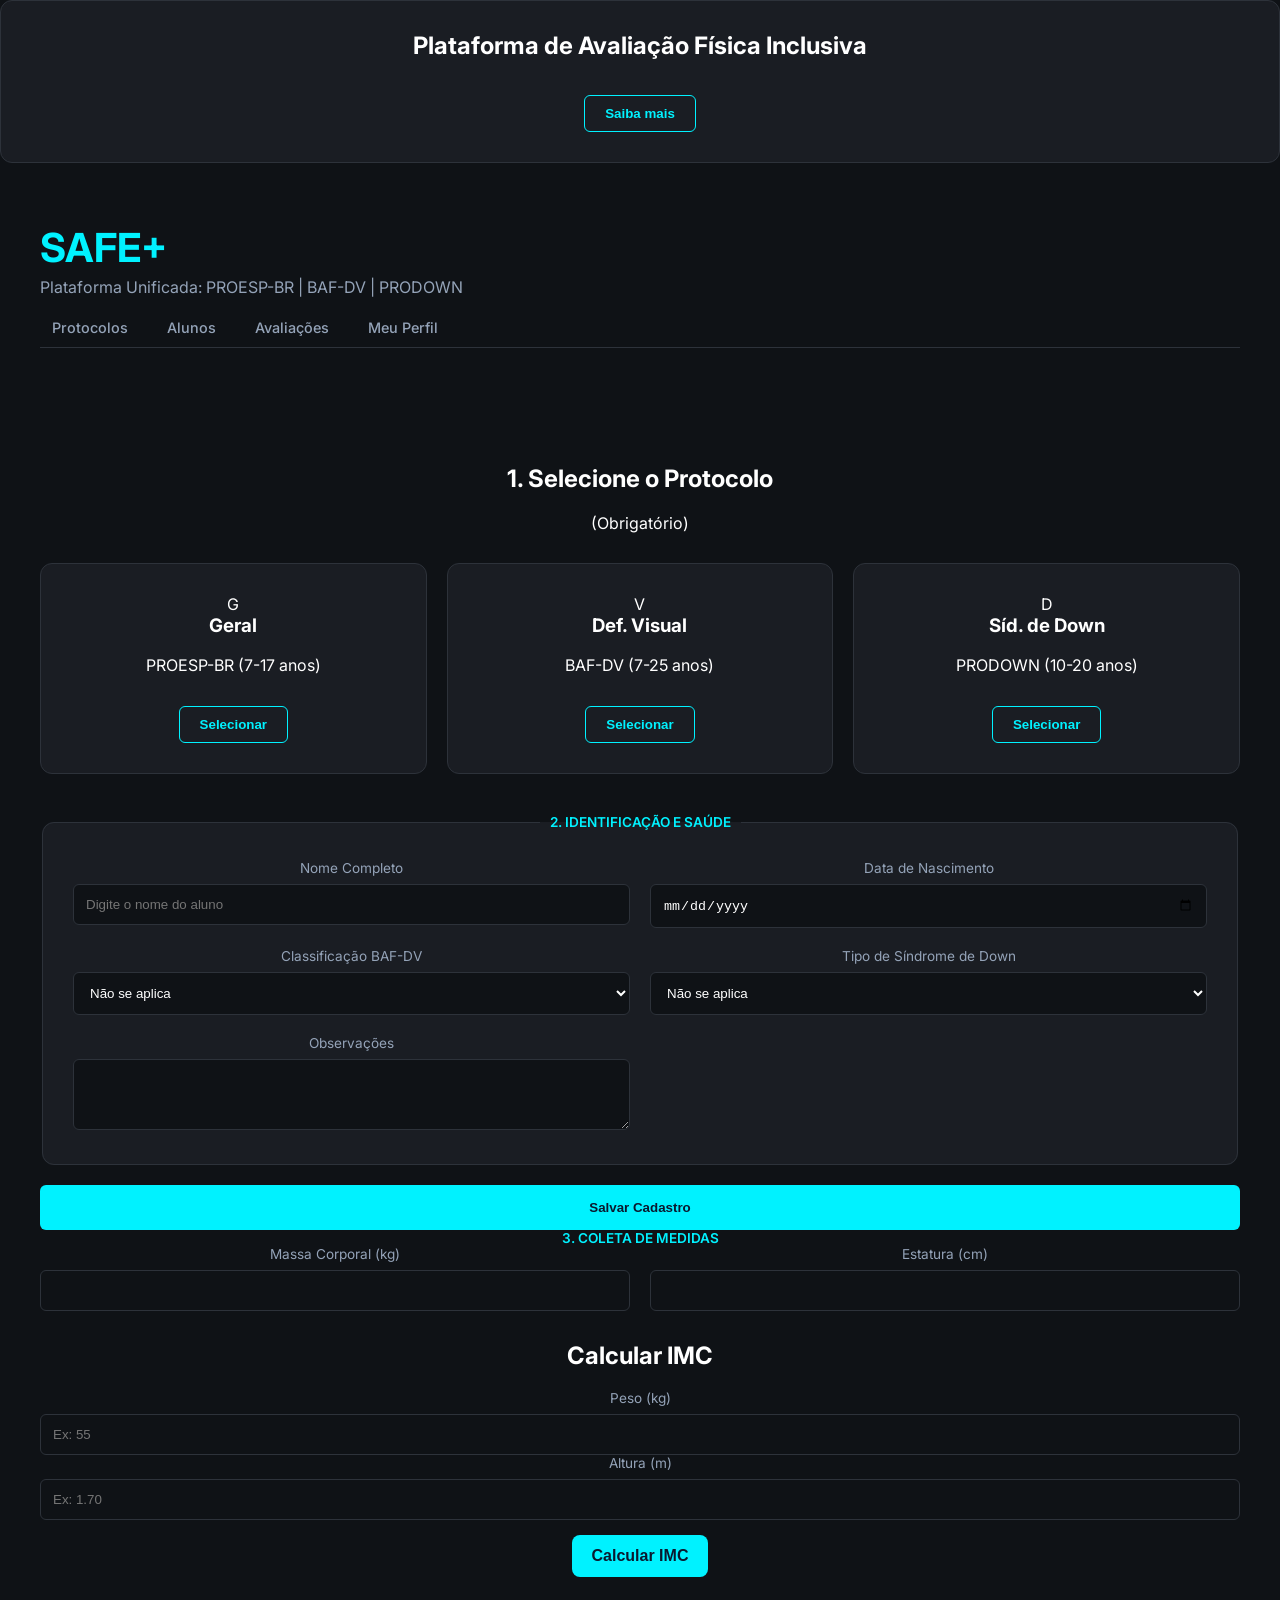
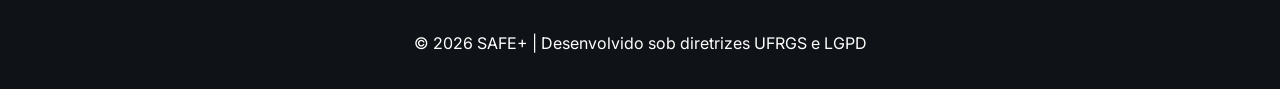
==== index.html @ acacce25 "Adicionando interações com JavaScript" ====
<!DOCTYPE html>
<html lang="pt-br">
<head>
    <meta charset="UTF-8">
    <meta name="viewport" content="width=device-width, initial-scale=1.0">
    <title>SAFE+ | Sistema de Avaliação Física Inclusiva</title>

    <link href="https://fonts.googleapis.com/css2?family=Inter:wght@400;500;600;700;800&display=swap" rel="stylesheet">
    <link rel="stylesheet" href="style.css">
</head>

<body>

<!-- CARD INICIAL -->
<section class="card">
    <h1 id="titulo">Plataforma de Avaliação Física Inclusiva</h1>

    <p id="texto" style="display: none;">
        O Safe+ é uma plataforma desenvolvida como projeto acadêmico da disciplina de Desenvolvimento Web.
        O objetivo do sistema é auxiliar no cadastro e registro de avaliações físicas de forma organizada e inclusiva.
    </p>

    <button id="botao">Saiba mais</button>
</section>


<!-- HEADER -->
<header>
    <div class="container">
        <div class="brand">
            <h1>SAFE+</h1>
            <p>Plataforma Unificada: PROESP-BR | BAF-DV | PRODOWN</p>
        </div>

        <nav>
            <ul>
                <li><a href="#selecao">Protocolos</a></li>
                <li><a href="#cadastro">Alunos</a></li>
                <li><a href="#avaliacao">Avaliações</a></li>
                <li><a href="#" class="nav-perfil">Meu Perfil</a></li>
            </ul>
        </nav>
    </div>
</header>


<!-- CONTEÚDO -->
<main class="container">

    <!-- SEÇÃO PROTOCOLOS -->
    <section id="selecao" class="secao-wrapper">
        <div class="secao-header">
            <h2>1. Selecione o Protocolo</h2>
            <span class="badge">(Obrigatório)</span>
        </div>

        <div class="cards-container">
            <article class="card">
                <div class="card-icon azul">G</div>
                <h3>Geral</h3>
                <p>PROESP-BR (7-17 anos)</p>
                <button class="btn-card" onclick="selecionar('Geral')">Selecionar</button>
            </article>

            <article class="card">
                <div class="card-icon verde">V</div>
                <h3>Def. Visual</h3>
                <p>BAF-DV (7-25 anos)</p>
                <button class="btn-card" onclick="selecionar('DV')">Selecionar</button>
            </article>

            <article class="card">
                <div class="card-icon laranja">D</div>
                <h3>Síd. de Down</h3>
                <p>PRODOWN (10-20 anos)</p>
                <button class="btn-card" onclick="selecionar('SD')">Selecionar</button>
            </article>
        </div>
    </section>


    <!-- CADASTRO -->
    <section id="cadastro" class="secao-wrapper">
        <form id="formCadastro">
            <fieldset>
                <legend>2. Identificação e Saúde</legend>

                <div class="grid-form">
                    <div class="campo full-width">
                        <label for="nome">Nome Completo</label>
                        <input type="text" id="nome" placeholder="Digite o nome do aluno" required>
                    </div>

                    <div class="campo">
                        <label for="nasc">Data de Nascimento</label>
                        <input type="date" id="nasc" required>
                    </div>

                    <div class="campo">
                        <label>Classificação BAF-DV</label>
                        <select id="tipoDV">
                            <option value="">Não se aplica</option>
                            <option value="B1">B1</option>
                            <option value="B2">B2</option>
                            <option value="B3">B3</option>
                        </select>
                    </div>

                    <div class="campo">
                        <label>Tipo de Síndrome de Down</label>
                        <select id="tipoSD">
                            <option value="">Não se aplica</option>
                            <option value="T21">Trissomia 21</option>
                            <option value="TR">Translocação</option>
                            <option value="MS">Mosaicismo</option>
                        </select>
                    </div>

                    <div class="campo full-width">
                        <label for="doencas">Observações</label>
                        <textarea id="doencas" rows="3"></textarea>
                    </div>
                </div>
            </fieldset>

            <button type="submit" class="btn-principal">Salvar Cadastro</button>
        </form>
    </section>


    <!-- AVALIAÇÃO -->
    <section id="avaliacao" class="secao-wrapper">
        <div class="fieldset-simulado">
            <legend>3. Coleta de Medidas</legend>

            <div class="grid-form">
                <div class="campo">
                    <label>Massa Corporal (kg)</label>
                    <input type="number">
                </div>

                <div class="campo">
                    <label>Estatura (cm)</label>
                    <input type="number">
                </div>
            </div>

            <h2 style="margin-top: 30px;">Calcular IMC</h2>

            <div class="imc-box">
               <label for="peso">Peso (kg)</label>
<input type="number" id="peso" placeholder="Ex: 55">

<label for="altura">Altura (m)</label>
<input type="number" id="altura" step="0.01" placeholder="Ex: 1.70">
                <button id="botaoDetalhes">Calcular IMC</button>

                <div id="detalhes" style="display: none;">
                    <p id="resultado"></p>
                </div>
            </div>

        </div>
    </section>

</main>


<!-- FOOTER -->
<footer>
    <div class="container">
        <p>&copy; 2026 SAFE+ | Desenvolvido sob diretrizes UFRGS e LGPD</p>
    </div>
</footer>

<script src="script.js"></script>

</body>
</html>
---- style.css ----
/* --- CONFIGURAÇÕES BASE --- */
:root {
    --turquesa: #00f2ff;
    --turquesa-hover: #00d4e0;
    --marinho: #0a192f;
    --fundo-grafite: #0f1216;
    --card-grafite: #1a1d23;
    --borda: #2d323a;
    --texto-principal: #ffffff;
    --texto-secundario: #94a3b8;
}

body {
    background-color: var(--fundo-grafite);
    background-image: url("https://www.transparenttextures.com/patterns/carbon-fibre.png");
    font-family: 'Inter', -apple-system, sans-serif;
    color: var(--texto-principal);
    margin: 0;
    padding: 0;
    text-align: center;
}

.container {
    max-width: 1200px;
    margin: 0 auto;
    padding: 20px;
}

/* --- HEADER --- */
header {
    padding: 40px 0;
    text-align: left;
}

header h1 {
    font-size: 2.5rem;
    font-weight: 700;
    margin: 0;
    color: var(--turquesa);
}

header p {
    color: var(--texto-secundario);
    margin: 5px 0 20px 0;
}

/* --- NAV --- */
nav ul {
    list-style: none;
    padding: 0;
    display: flex;
    gap: 15px;
    border-bottom: 1px solid var(--borda);
    padding-bottom: 10px;
}

nav a {
    color: var(--texto-secundario);
    text-decoration: none;
    font-weight: 500;
    font-size: 0.9rem;
    padding: 8px 12px;
    transition: 0.3s;
}

nav a:hover {
    color: var(--turquesa);
}

/* --- CARDS --- */
.cards-container {
    display: grid;
    grid-template-columns: repeat(auto-fit, minmax(300px, 1fr));
    gap: 20px;
    margin-top: 30px;
}

.card {
    background: var(--card-grafite);
    border: 1px solid var(--borda);
    border-radius: 12px;
    padding: 30px;
    transition: transform 0.2s, border-color 0.2s;
}

.card:hover {
    border-color: var(--turquesa);
    transform: translateY(-5px);
}

.card h3, .card h1 {
    margin-top: 0;
}

/* BOTÕES */
button {
    background: transparent;
    border: 1px solid var(--turquesa);
    color: var(--turquesa);
    padding: 10px 20px;
    border-radius: 6px;
    cursor: pointer;
    font-weight: 600;
    margin-top: 15px;
    transition: 0.3s;
}

button:hover {
    background: var(--turquesa);
    color: var(--marinho);
}

/* --- FORMULÁRIOS --- */
fieldset {
    border: 1px solid var(--borda);
    border-radius: 12px;
    background: var(--card-grafite);
    padding: 30px;
    margin-top: 40px;
}

legend {
    color: var(--turquesa);
    font-weight: 600;
    padding: 0 10px;
    font-size: 0.85rem;
    text-transform: uppercase;
}

.grid-form {
    display: grid;
    grid-template-columns: repeat(2, 1fr);
    gap: 20px;
}

label {
    display: block;
    color: var(--texto-secundario);
    font-size: 0.85rem;
    margin-bottom: 8px;
}

input, select, textarea {
    background: #0f1216;
    border: 1px solid var(--borda);
    border-radius: 6px;
    padding: 12px;
    color: white;
    width: 100%;
    box-sizing: border-box;
}

input:focus {
    border-color: var(--turquesa);
    outline: none;
}

.btn-principal {
    background: var(--turquesa);
    color: var(--marinho);
    border: none;
    padding: 15px 30px;
    border-radius: 6px;
    font-weight: 700;
    cursor: pointer;
    margin-top: 20px;
    width: 100%;
}

/* --- IMC (CORRIGIDO) --- */
#detalhes {
    display: none;
    margin-top: 15px;
    padding: 15px;
    background-color: var(--card-grafite);
    border-radius: 10px;
    border-left: 5px solid var(--turquesa);
}

#botaoDetalhes {
    background-color: var(--turquesa);
    color: var(--marinho);
    border: none;
    padding: 12px 20px;
    font-size: 16px;
    border-radius: 8px;
    cursor: pointer;
    transition: 0.3s;
}

#botaoDetalhes:hover {
    background-color: var(--turquesa-hover);
    transform: scale(1.05);
}

#resultado {
    margin-top: 10px;
    font-weight: bold;
    font-size: 18px;
}

/* --- RESPONSIVIDADE --- */
@media screen and (max-width: 768px) {
    .grid-form { grid-template-columns: 1fr; }
    header h1 { font-size: 2rem; }
    nav ul { flex-wrap: wrap; }
}

/* ANIMAÇÃO */
#detalhes {
    display: none;
    animation: fadeIn 0.5s ease;
}

@keyframes fadeIn {
    from { opacity: 0; transform: translateY(10px); }
    to { opacity: 1; transform: translateY(0); }
}

/* BARRA IMC */
.barra {
    width: 100%;
    height: 10px;
    background: #2d323a;
    border-radius: 10px;
    margin-top: 15px;
    overflow: hidden;
}

#progresso {
    height: 100%;
    width: 0%;
    background: var(--turquesa);
    transition: width 0.5s ease;
}
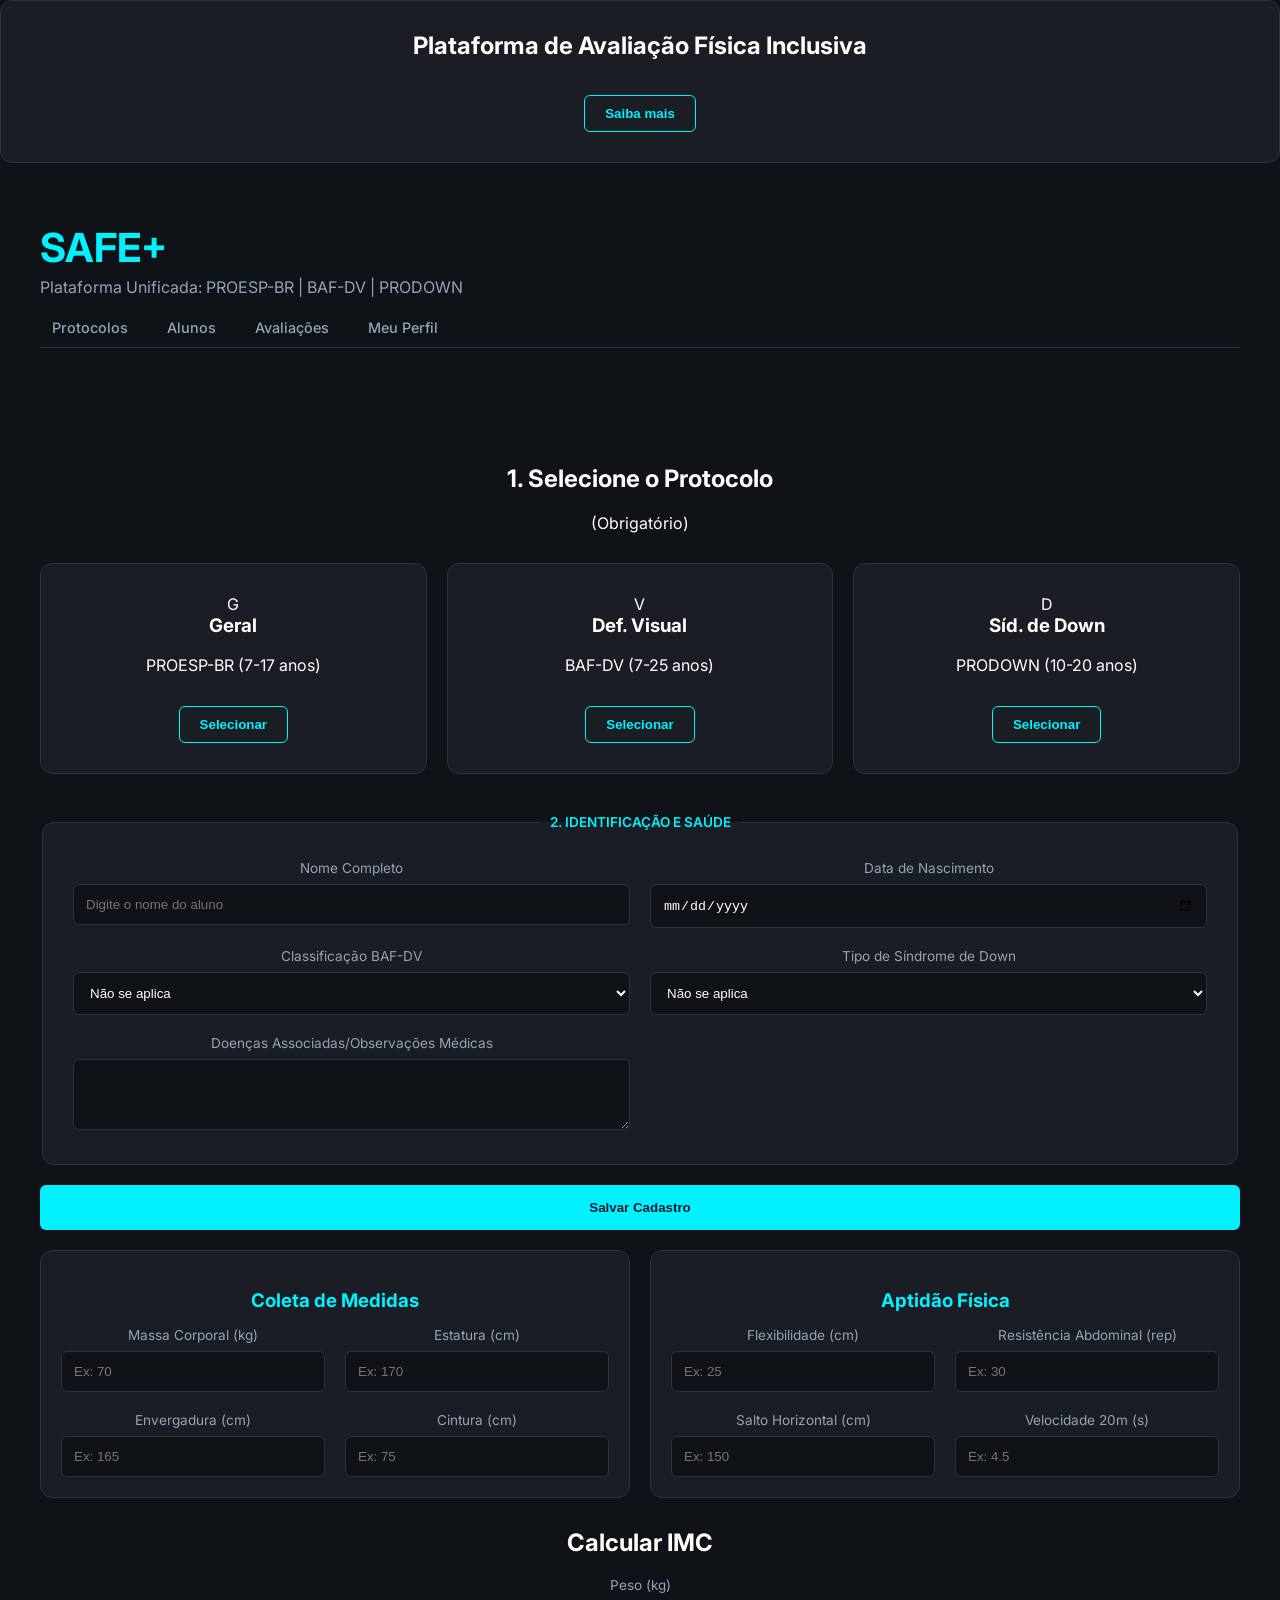
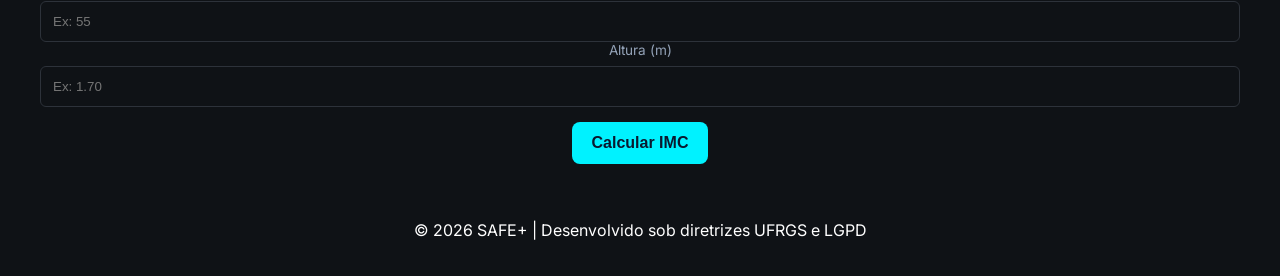
==== commit a002dab9: "Organizando avaliação em duas caixas (medidas e aptidão física)" ====
--- a/index.html
+++ b/index.html
@@ -117,7 +117,7 @@
                     </div>
 
                     <div class="campo full-width">
-                        <label for="doencas">Observações</label>
+                        <label for="doencas">Doenças Associadas/Observações Médicas</label>
                         <textarea id="doencas" rows="3"></textarea>
                     </div>
                 </div>
@@ -129,22 +129,64 @@
 
 
     <!-- AVALIAÇÃO -->
-    <section id="avaliacao" class="secao-wrapper">
-        <div class="fieldset-simulado">
-            <legend>3. Coleta de Medidas</legend>
-
-            <div class="grid-form">
-                <div class="campo">
-                    <label>Massa Corporal (kg)</label>
-                    <input type="number">
-                </div>
-
-                <div class="campo">
-                    <label>Estatura (cm)</label>
-                    <input type="number">
-                </div>
-            </div>
-
+  <div class="avaliacao-container">
+
+    <!-- CAIXA 1 -->
+    <div class="card-avaliacao">
+        <h3>Coleta de Medidas</h3>
+
+        <div class="grid-form">
+            <div class="campo">
+                <label>Massa Corporal (kg)</label>
+                <input type="number" placeholder="Ex: 70">
+            </div>
+
+            <div class="campo">
+                <label>Estatura (cm)</label>
+                <input type="number" placeholder="Ex: 170">
+            </div>
+
+            <div class="campo">
+                <label>Envergadura (cm)</label>
+                <input type="number" placeholder="Ex: 165">
+            </div>
+
+            <div class="campo">
+                <label>Cintura (cm)</label>
+                <input type="number" placeholder="Ex: 75">
+            </div>
+        </div>
+    </div>
+
+
+    <!-- CAIXA 2 -->
+    <div class="card-avaliacao">
+        <h3>Aptidão Física</h3>
+
+        <div class="grid-form">
+            <div class="campo">
+                <label>Flexibilidade (cm)</label>
+                <input type="number" placeholder="Ex: 25">
+            </div>
+
+            <div class="campo">
+                <label>Resistência Abdominal (rep)</label>
+                <input type="number" placeholder="Ex: 30">
+            </div>
+
+            <div class="campo">
+                <label>Salto Horizontal (cm)</label>
+                <input type="number" placeholder="Ex: 150">
+            </div>
+
+            <div class="campo">
+                <label>Velocidade 20m (s)</label>
+                <input type="number" step="0.01" placeholder="Ex: 4.5">
+            </div>
+        </div>
+    </div>
+
+</div>
             <h2 style="margin-top: 30px;">Calcular IMC</h2>
 
             <div class="imc-box">
--- a/style.css
+++ b/style.css
@@ -233,3 +233,28 @@
     background: var(--turquesa);
     transition: width 0.5s ease;
 }
+
+.avaliacao-container {
+    display: grid;
+    grid-template-columns: 1fr 1fr;
+    gap: 20px;
+    margin-top: 20px;
+}
+
+.card-avaliacao {
+    background: var(--card-grafite);
+    border: 1px solid var(--borda);
+    border-radius: 12px;
+    padding: 20px;
+}
+
+.card-avaliacao h3 {
+    margin-bottom: 15px;
+    color: var(--turquesa);
+}
+
+@media (max-width: 768px) {
+    .avaliacao-container {
+        grid-template-columns: 1fr;
+    }
+}
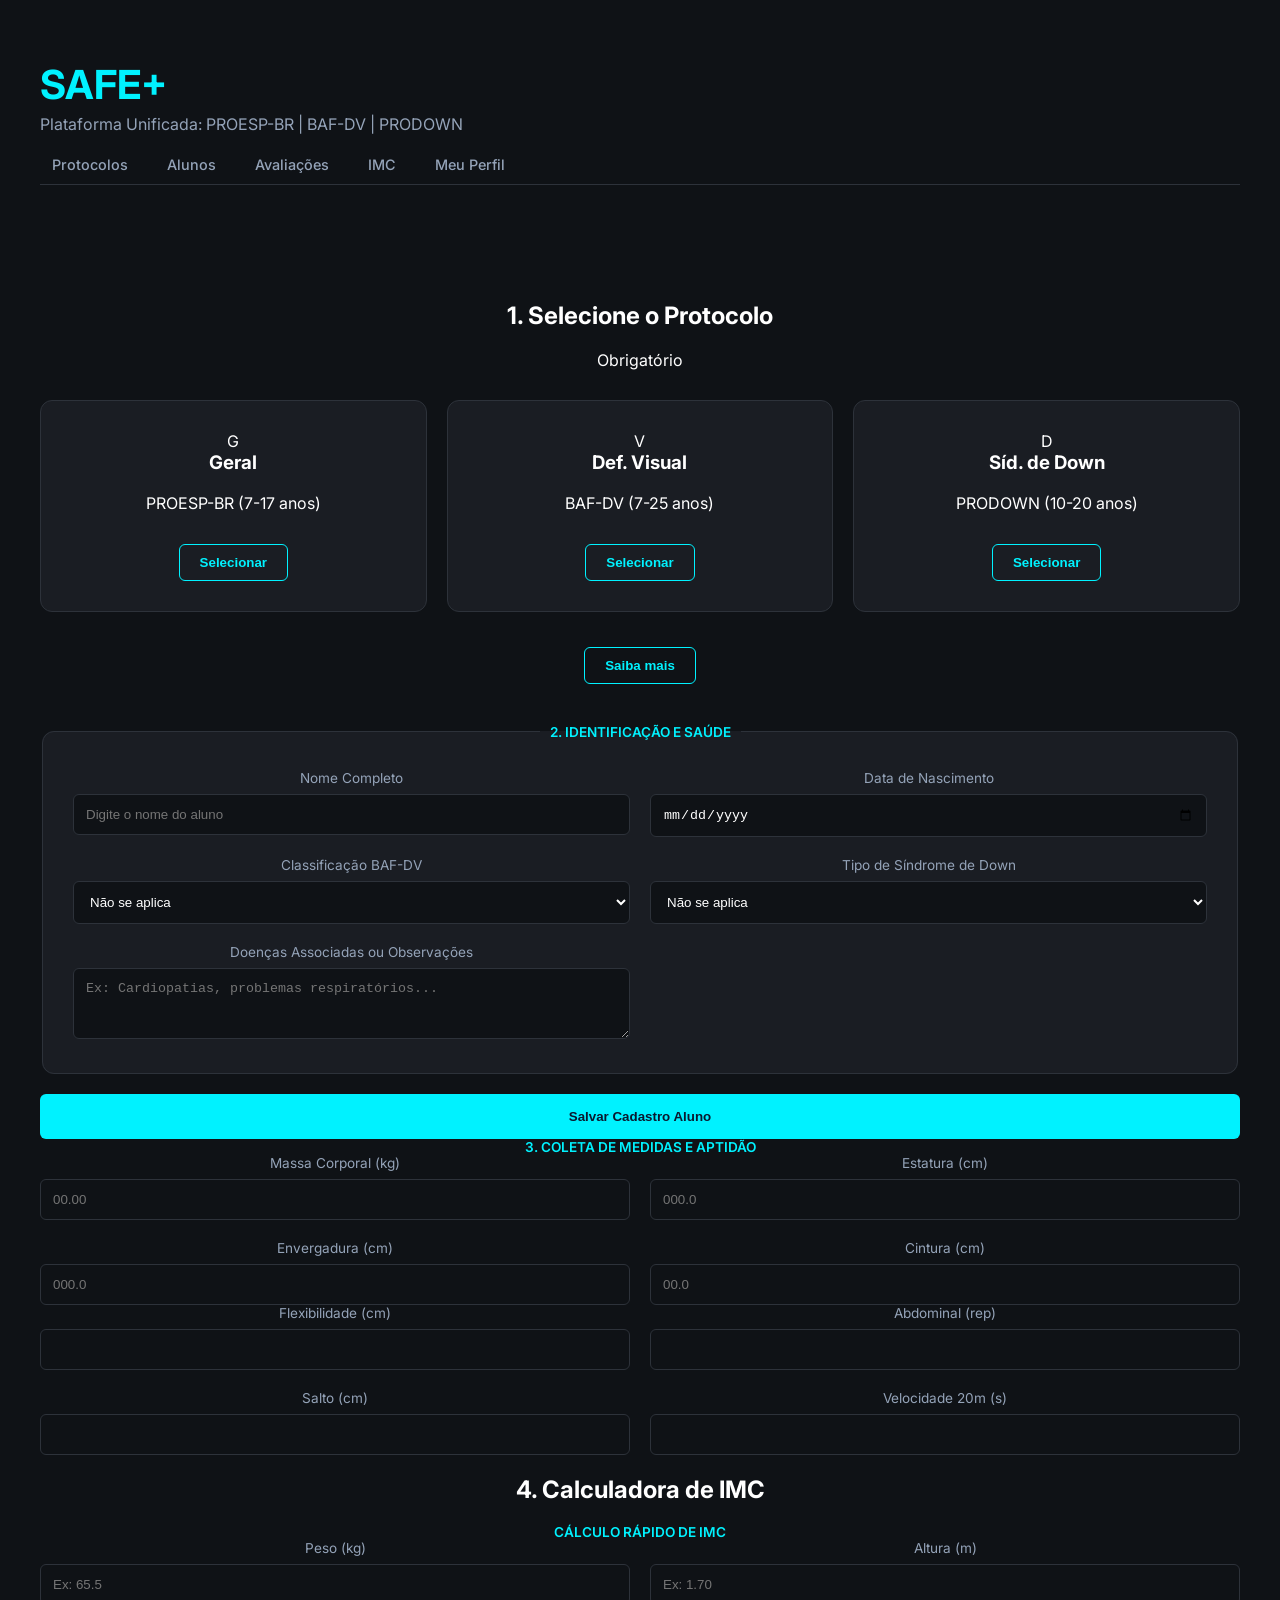
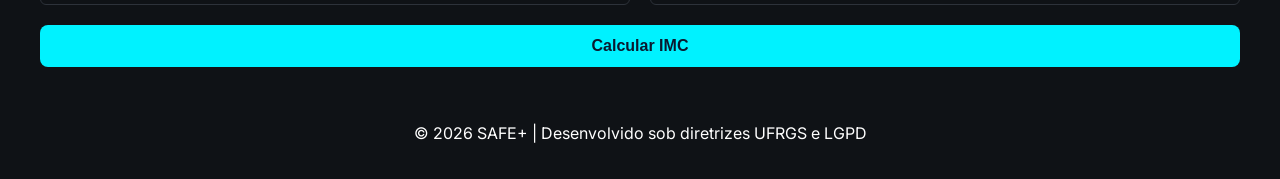
==== commit 3047b0e1: "Adiciona calculadora de IMC e conecta script.js" ====
--- a/index.html
+++ b/index.html
@@ -4,218 +4,211 @@
     <meta charset="UTF-8">
     <meta name="viewport" content="width=device-width, initial-scale=1.0">
     <title>SAFE+ | Sistema de Avaliação Física Inclusiva</title>
-
     <link href="https://fonts.googleapis.com/css2?family=Inter:wght@400;500;600;700;800&display=swap" rel="stylesheet">
     <link rel="stylesheet" href="style.css">
 </head>
-
 <body>
 
-<!-- CARD INICIAL -->
-<section class="card">
-    <h1 id="titulo">Plataforma de Avaliação Física Inclusiva</h1>
-
-    <p id="texto" style="display: none;">
-        O Safe+ é uma plataforma desenvolvida como projeto acadêmico da disciplina de Desenvolvimento Web.
-        O objetivo do sistema é auxiliar no cadastro e registro de avaliações físicas de forma organizada e inclusiva.
-    </p>
-
-    <button id="botao">Saiba mais</button>
-</section>
-
-
-<!-- HEADER -->
-<header>
-    <div class="container">
-        <div class="brand">
-            <h1>SAFE+</h1>
-            <p>Plataforma Unificada: PROESP-BR | BAF-DV | PRODOWN</p>
+    <header>
+        <div class="container">
+            <div class="brand">
+                <h1>SAFE+</h1>
+                <p>Plataforma Unificada: PROESP-BR | BAF-DV | PRODOWN</p>
+            </div>
+            
+            <nav>
+                <ul>
+                    <li><a href="#selecao">Protocolos</a></li>
+                    <li><a href="#cadastro">Alunos</a></li>
+                    <li><a href="#avaliacao">Avaliações</a></li>
+                    <li><a href="#imc">IMC</a></li>
+                    <li><a href="#" class="nav-perfil">Meu Perfil</a></li>
+                </ul>
+            </nav>
         </div>
-
-        <nav>
-            <ul>
-                <li><a href="#selecao">Protocolos</a></li>
-                <li><a href="#cadastro">Alunos</a></li>
-                <li><a href="#avaliacao">Avaliações</a></li>
-                <li><a href="#" class="nav-perfil">Meu Perfil</a></li>
-            </ul>
-        </nav>
-    </div>
-</header>
-
-
-<!-- CONTEÚDO -->
-<main class="container">
-
-    <!-- SEÇÃO PROTOCOLOS -->
-    <section id="selecao" class="secao-wrapper">
-        <div class="secao-header">
-            <h2>1. Selecione o Protocolo</h2>
-            <span class="badge">(Obrigatório)</span>
+    </header>
+
+    <main class="container">
+
+        <!-- SEÇÃO 1: SELEÇÃO DE PROTOCOLO -->
+        <section id="selecao" class="secao-wrapper">
+            <div class="secao-header">
+                <h2>1. Selecione o Protocolo</h2>
+                <span class="badge">Obrigatório</span>
+            </div>
+            
+            <div class="cards-container">
+                <article class="card">
+                    <div class="card-icon azul">G</div>
+                    <h3>Geral</h3>
+                    <p>PROESP-BR (7-17 anos)</p>
+                    <button class="btn-card" onclick="selecionar('Geral')">Selecionar</button>
+                </article>
+
+                <article class="card">
+                    <div class="card-icon verde">V</div>
+                    <h3>Def. Visual</h3>
+                    <p>BAF-DV (7-25 anos)</p>
+                    <button class="btn-card" onclick="selecionar('DV')">Selecionar</button>
+                </article>
+
+                <article class="card">
+                    <div class="card-icon laranja">D</div>
+                    <h3>Síd. de Down</h3>
+                    <p>PRODOWN (10-20 anos)</p>
+                    <button class="btn-card" onclick="selecionar('SD')">Selecionar</button>
+                </article>
+            </div>
+
+            <!-- Botão Saiba Mais - Interação 1 do script.js -->
+            <div style="margin-top: 20px;">
+                <button id="botao" class="btn-card" style="width: auto; padding: 10px 20px;">Saiba mais</button>
+                <p id="texto" style="display:none; margin-top: 15px; color: var(--texto-secundario); line-height: 1.7;">
+                    O <strong style="color: var(--turquesa)">SAFE+</strong> unifica três protocolos científicos de avaliação física:
+                    o <strong>PROESP-BR</strong> para alunos em geral, o <strong>BAF-DV</strong> para deficiência visual
+                    e o <strong>PRODOWN</strong> para Síndrome de Down. O sistema seleciona automaticamente
+                    os testes adequados com base no perfil do aluno, garantindo avaliações inclusivas e metodologicamente corretas.
+                </p>
+            </div>
+        </section>
+
+        <!-- SEÇÃO 2: CADASTRO DO ALUNO -->
+        <section id="cadastro" class="secao-wrapper">
+            <form id="formCadastro">
+                <fieldset>
+                    <legend>2. Identificação e Saúde</legend>
+                    
+                    <div class="grid-form">
+                        <div class="campo full-width">
+                            <label for="nome">Nome Completo</label>
+                            <input type="text" id="nome" placeholder="Digite o nome do aluno" required>
+                        </div>
+                        
+                        <div class="campo">
+                            <label for="nasc">Data de Nascimento</label>
+                            <input type="date" id="nasc" required>
+                        </div>
+
+                        <div class="campo">
+                            <label>Classificação BAF-DV</label>
+                            <select id="tipoDV">
+                                <option value="">Não se aplica</option>
+                                <option value="B1">B1 (Cegueira Total)</option>
+                                <option value="B2">B2 (Baixa Visão)</option>
+                                <option value="B3">B3 (Baixa Visão)</option>
+                            </select>
+                        </div>
+
+                        <div class="campo">
+                            <label>Tipo de Síndrome de Down</label>
+                            <select id="tipoSD">
+                                <option value="">Não se aplica</option>
+                                <option value="T21">Trissomia 21 (95%)</option>
+                                <option value="TR">Translocação</option>
+                                <option value="MS">Mosaicismo</option>
+                            </select>
+                        </div>
+
+                        <div class="campo full-width">
+                            <label for="doencas">Doenças Associadas ou Observações</label>
+                            <textarea id="doencas" rows="3" placeholder="Ex: Cardiopatias, problemas respiratórios..."></textarea>
+                        </div>
+                    </div>
+                </fieldset>
+                
+                <div class="form-actions">
+                    <button type="submit" class="btn-principal">Salvar Cadastro Aluno</button>
+                </div>
+            </form>
+        </section>
+
+        <!-- SEÇÃO 3: COLETA DE MEDIDAS -->
+        <section id="avaliacao" class="secao-wrapper">
+            <div class="fieldset-simulado">
+                <legend>3. Coleta de Medidas e Aptidão</legend>
+                
+                <div class="grid-form">
+                    <div class="campo">
+                        <label>Massa Corporal (kg)</label>
+                        <input type="number" step="0.01" placeholder="00.00">
+                    </div>
+                    <div class="campo">
+                        <label>Estatura (cm)</label>
+                        <input type="number" step="0.1" placeholder="000.0">
+                    </div>
+                    <div class="campo">
+                        <label>Envergadura (cm)</label>
+                        <input type="number" step="0.1" placeholder="000.0">
+                    </div>
+                    <div class="campo">
+                        <label>Cintura (cm)</label>
+                        <input type="number" step="0.1" placeholder="00.0">
+                    </div>
+                </div>
+
+                <div class="separador"></div>
+
+                <div class="grid-form">
+                    <div class="campo">
+                        <label>Flexibilidade (cm)</label>
+                        <input type="number">
+                    </div>
+                    <div class="campo">
+                        <label>Abdominal (rep)</label>
+                        <input type="number">
+                    </div>
+                    <div class="campo">
+                        <label>Salto (cm)</label>
+                        <input type="number">
+                    </div>
+                    <div class="campo">
+                        <label>Velocidade 20m (s)</label>
+                        <input type="number" step="0.01">
+                    </div>
+                </div>
+            </div>
+        </section>
+
+        <!-- SEÇÃO 4: CALCULADORA DE IMC - Interação 2 do script.js -->
+        <section id="imc" class="secao-wrapper">
+            <div class="secao-header">
+                <h2>4. Calculadora de IMC</h2>
+            </div>
+
+            <div class="fieldset-simulado">
+                <legend>Cálculo Rápido de IMC</legend>
+
+                <div class="grid-form">
+                    <div class="campo">
+                        <label for="peso">Peso (kg)</label>
+                        <input type="number" id="peso" step="0.1" placeholder="Ex: 65.5">
+                    </div>
+                    <div class="campo">
+                        <label for="altura">Altura (m)</label>
+                        <input type="number" id="altura" step="0.01" placeholder="Ex: 1.70">
+                    </div>
+                </div>
+
+                <button id="botaoDetalhes" class="btn-principal" style="margin-top: 20px;">
+                    Calcular IMC
+                </button>
+
+                <div id="detalhes" style="display:none; margin-top: 20px; padding: 20px; background: var(--fundo-grafite); border-radius: 8px; border: 1px solid var(--borda);">
+                    <p id="resultado" style="font-size: 1.2rem; font-weight: 600; margin: 0;"></p>
+                </div>
+            </div>
+        </section>
+
+    </main>
+
+    <footer>
+        <div class="container">
+            <p>&copy; 2026 SAFE+ | Desenvolvido sob diretrizes UFRGS e LGPD</p>
         </div>
-
-        <div class="cards-container">
-            <article class="card">
-                <div class="card-icon azul">G</div>
-                <h3>Geral</h3>
-                <p>PROESP-BR (7-17 anos)</p>
-                <button class="btn-card" onclick="selecionar('Geral')">Selecionar</button>
-            </article>
-
-            <article class="card">
-                <div class="card-icon verde">V</div>
-                <h3>Def. Visual</h3>
-                <p>BAF-DV (7-25 anos)</p>
-                <button class="btn-card" onclick="selecionar('DV')">Selecionar</button>
-            </article>
-
-            <article class="card">
-                <div class="card-icon laranja">D</div>
-                <h3>Síd. de Down</h3>
-                <p>PRODOWN (10-20 anos)</p>
-                <button class="btn-card" onclick="selecionar('SD')">Selecionar</button>
-            </article>
-        </div>
-    </section>
-
-
-    <!-- CADASTRO -->
-    <section id="cadastro" class="secao-wrapper">
-        <form id="formCadastro">
-            <fieldset>
-                <legend>2. Identificação e Saúde</legend>
-
-                <div class="grid-form">
-                    <div class="campo full-width">
-                        <label for="nome">Nome Completo</label>
-                        <input type="text" id="nome" placeholder="Digite o nome do aluno" required>
-                    </div>
-
-                    <div class="campo">
-                        <label for="nasc">Data de Nascimento</label>
-                        <input type="date" id="nasc" required>
-                    </div>
-
-                    <div class="campo">
-                        <label>Classificação BAF-DV</label>
-                        <select id="tipoDV">
-                            <option value="">Não se aplica</option>
-                            <option value="B1">B1</option>
-                            <option value="B2">B2</option>
-                            <option value="B3">B3</option>
-                        </select>
-                    </div>
-
-                    <div class="campo">
-                        <label>Tipo de Síndrome de Down</label>
-                        <select id="tipoSD">
-                            <option value="">Não se aplica</option>
-                            <option value="T21">Trissomia 21</option>
-                            <option value="TR">Translocação</option>
-                            <option value="MS">Mosaicismo</option>
-                        </select>
-                    </div>
-
-                    <div class="campo full-width">
-                        <label for="doencas">Doenças Associadas/Observações Médicas</label>
-                        <textarea id="doencas" rows="3"></textarea>
-                    </div>
-                </div>
-            </fieldset>
-
-            <button type="submit" class="btn-principal">Salvar Cadastro</button>
-        </form>
-    </section>
-
-
-    <!-- AVALIAÇÃO -->
-  <div class="avaliacao-container">
-
-    <!-- CAIXA 1 -->
-    <div class="card-avaliacao">
-        <h3>Coleta de Medidas</h3>
-
-        <div class="grid-form">
-            <div class="campo">
-                <label>Massa Corporal (kg)</label>
-                <input type="number" placeholder="Ex: 70">
-            </div>
-
-            <div class="campo">
-                <label>Estatura (cm)</label>
-                <input type="number" placeholder="Ex: 170">
-            </div>
-
-            <div class="campo">
-                <label>Envergadura (cm)</label>
-                <input type="number" placeholder="Ex: 165">
-            </div>
-
-            <div class="campo">
-                <label>Cintura (cm)</label>
-                <input type="number" placeholder="Ex: 75">
-            </div>
-        </div>
-    </div>
-
-
-    <!-- CAIXA 2 -->
-    <div class="card-avaliacao">
-        <h3>Aptidão Física</h3>
-
-        <div class="grid-form">
-            <div class="campo">
-                <label>Flexibilidade (cm)</label>
-                <input type="number" placeholder="Ex: 25">
-            </div>
-
-            <div class="campo">
-                <label>Resistência Abdominal (rep)</label>
-                <input type="number" placeholder="Ex: 30">
-            </div>
-
-            <div class="campo">
-                <label>Salto Horizontal (cm)</label>
-                <input type="number" placeholder="Ex: 150">
-            </div>
-
-            <div class="campo">
-                <label>Velocidade 20m (s)</label>
-                <input type="number" step="0.01" placeholder="Ex: 4.5">
-            </div>
-        </div>
-    </div>
-
-</div>
-            <h2 style="margin-top: 30px;">Calcular IMC</h2>
-
-            <div class="imc-box">
-               <label for="peso">Peso (kg)</label>
-<input type="number" id="peso" placeholder="Ex: 55">
-
-<label for="altura">Altura (m)</label>
-<input type="number" id="altura" step="0.01" placeholder="Ex: 1.70">
-                <button id="botaoDetalhes">Calcular IMC</button>
-
-                <div id="detalhes" style="display: none;">
-                    <p id="resultado"></p>
-                </div>
-            </div>
-
-        </div>
-    </section>
-
-</main>
-
-
-<!-- FOOTER -->
-<footer>
-    <div class="container">
-        <p>&copy; 2026 SAFE+ | Desenvolvido sob diretrizes UFRGS e LGPD</p>
-    </div>
-</footer>
-
-<script src="script.js"></script>
+    </footer>
+
+    <!-- Script conectado ao final do body -->
+    <script src="script.js"></script>
 
 </body>
 </html>
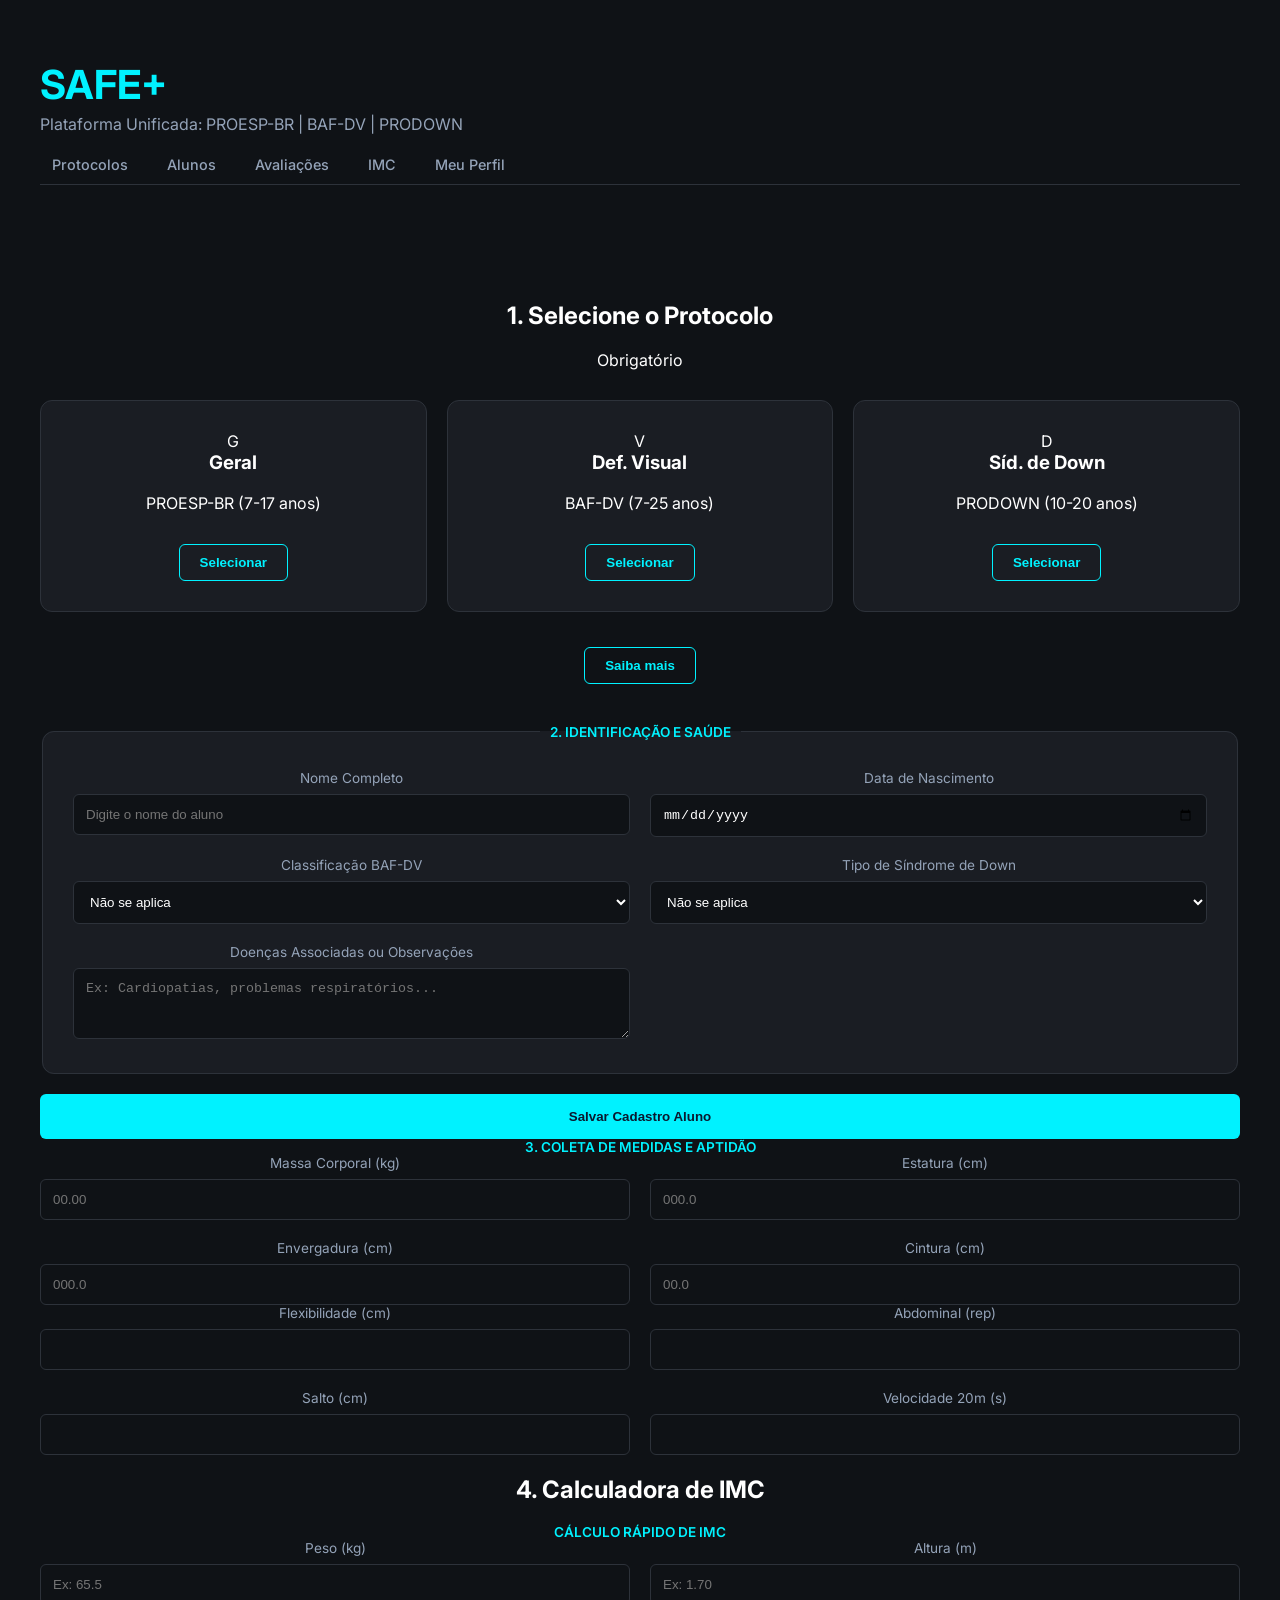
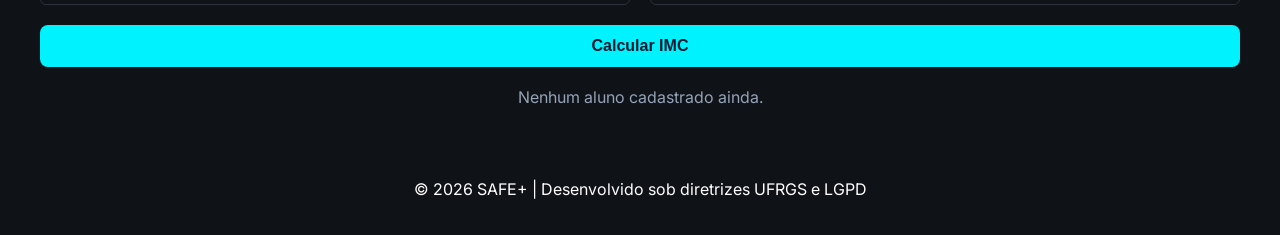
==== commit 2fb96d7f: "Adiciona IndexedDB com db.js e controller.js" ====
--- a/index.html
+++ b/index.html
@@ -209,6 +209,8 @@
 
     <!-- Script conectado ao final do body -->
     <script src="script.js"></script>
+    <script src="db.js"></script>
+    <script src="controller.js"></script>
 
 </body>
 </html>
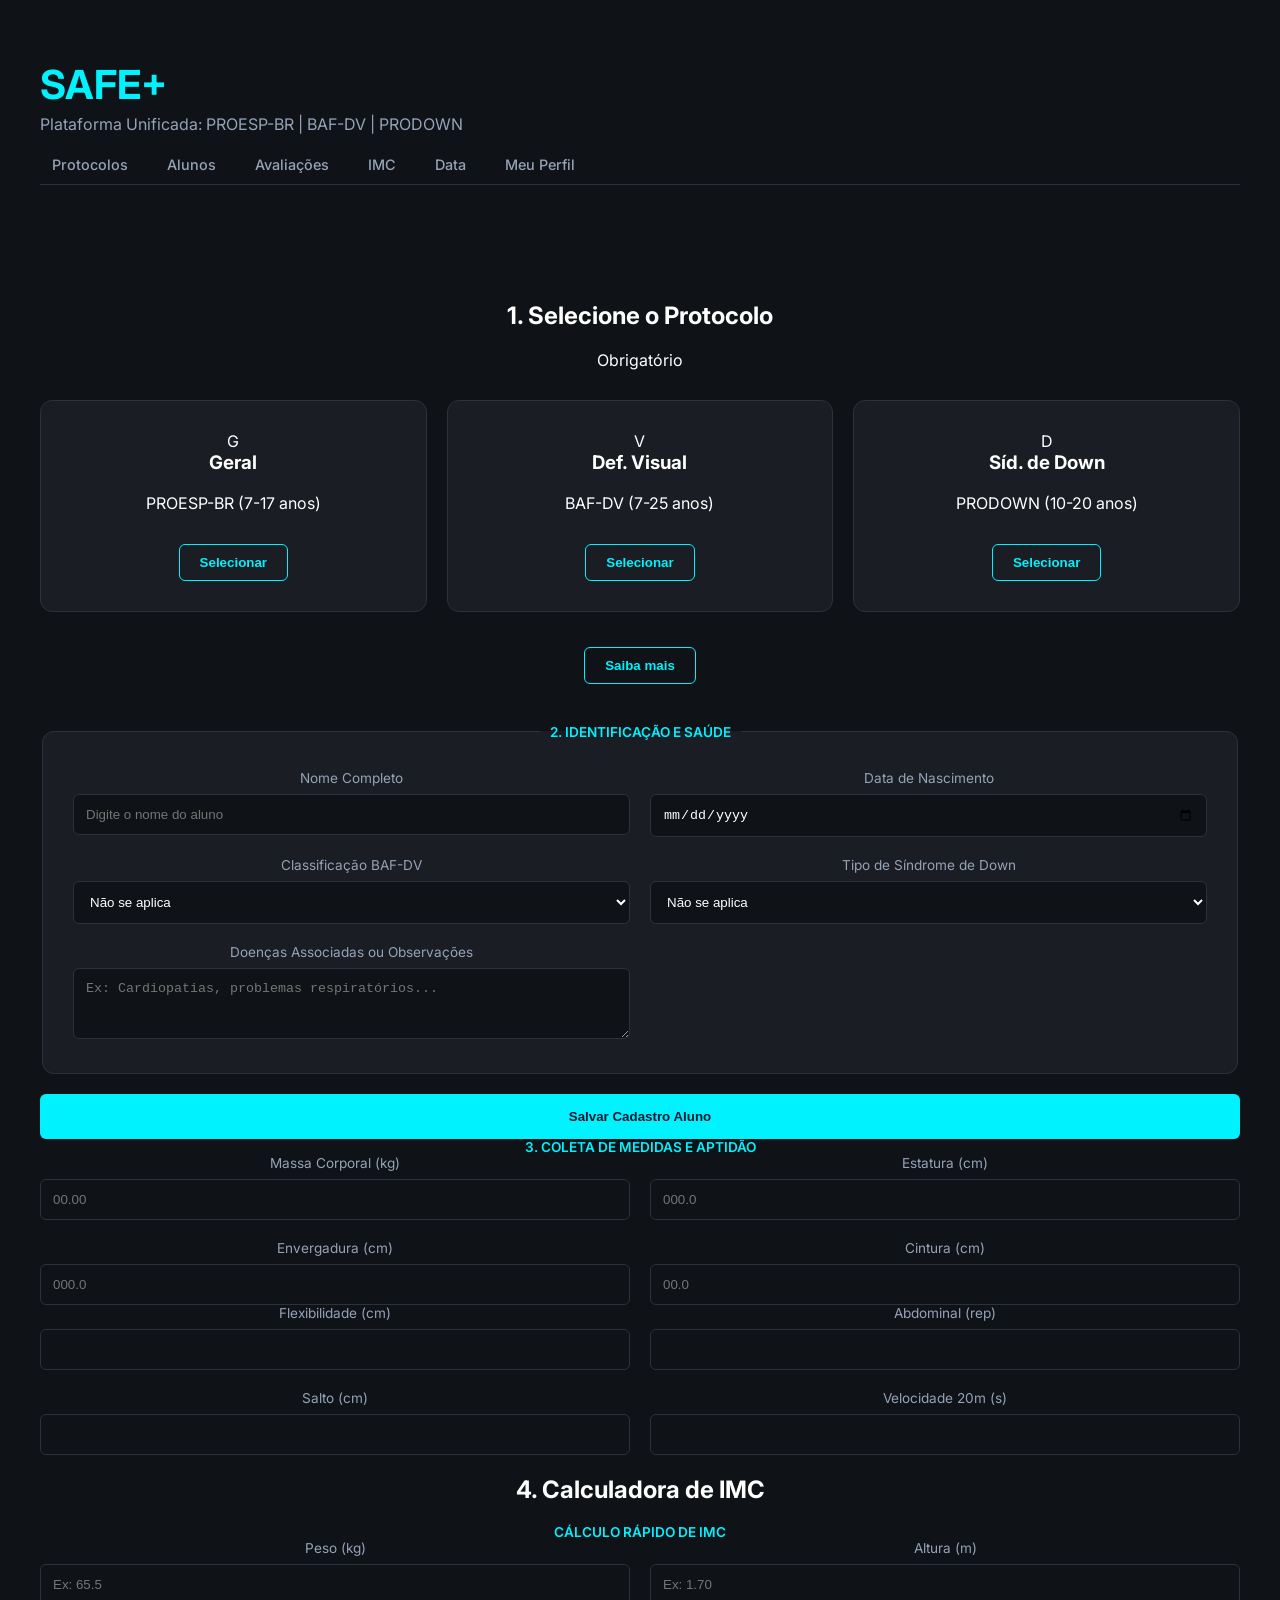
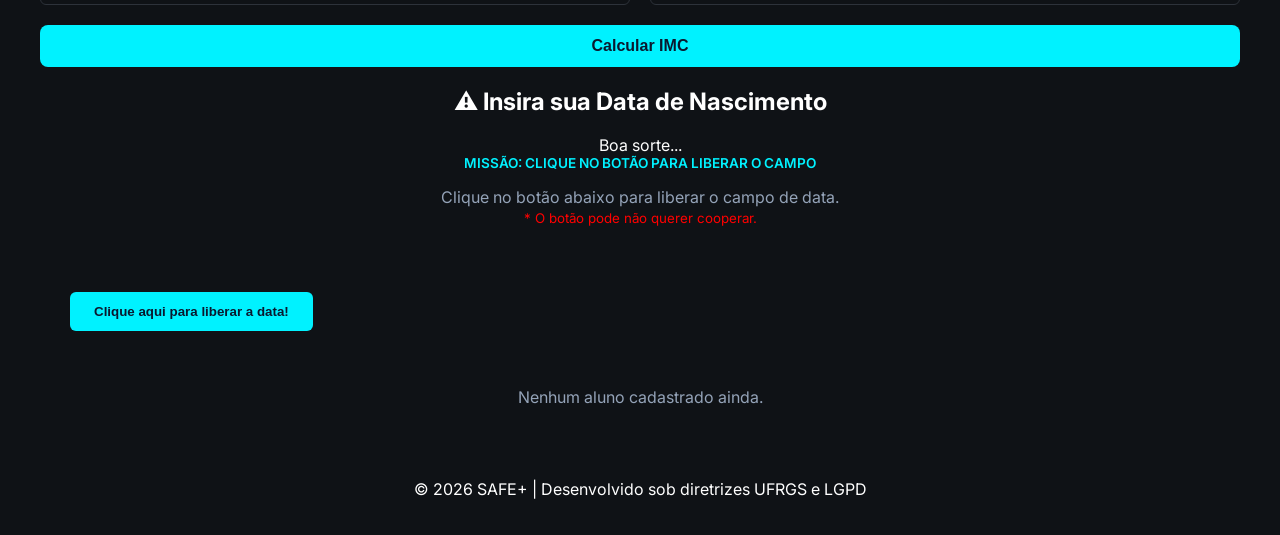
==== commit 41f53687: "Adiciona a pior interface de data do mundo" ====
--- a/index.html
+++ b/index.html
@@ -22,6 +22,7 @@
                     <li><a href="#cadastro">Alunos</a></li>
                     <li><a href="#avaliacao">Avaliações</a></li>
                     <li><a href="#imc">IMC</a></li>
+                    <li><a href="#data-caos">Data</a></li>
                     <li><a href="#" class="nav-perfil">Meu Perfil</a></li>
                 </ul>
             </nav>
@@ -169,7 +170,7 @@
             </div>
         </section>
 
-        <!-- SEÇÃO 4: CALCULADORA DE IMC - Interação 2 do script.js -->
+        <!-- SEÇÃO 4: CALCULADORA DE IMC -->
         <section id="imc" class="secao-wrapper">
             <div class="secao-header">
                 <h2>4. Calculadora de IMC</h2>
@@ -196,6 +197,44 @@
                 <div id="detalhes" style="display:none; margin-top: 20px; padding: 20px; background: var(--fundo-grafite); border-radius: 8px; border: 1px solid var(--borda);">
                     <p id="resultado" style="font-size: 1.2rem; font-weight: 600; margin: 0;"></p>
                 </div>
+            </div>
+        </section>
+
+        <!-- SEÇÃO 5: A PIOR INTERFACE DE DATA DO MUNDO -->
+        <section id="data-caos" class="secao-wrapper">
+            <div class="secao-header">
+                <h2>⚠️ Insira sua Data de Nascimento</h2>
+                <span class="badge">Boa sorte...</span>
+            </div>
+
+            <div class="fieldset-simulado">
+                <legend>Missão: Clique no botão para liberar o campo</legend>
+
+                <p style="color: var(--texto-secundario); margin-bottom: 20px;">
+                    Clique no botão abaixo para liberar o campo de data. <br>
+                    <small style="color: red;">* O botão pode não querer cooperar.</small>
+                </p>
+
+                <!-- Botão que foge -->
+                <div id="area-botao" style="position: relative; height: 120px;">
+                    <button id="botaoFugitivo"
+                        style="position: absolute; top: 30px; left: 30px; background: var(--turquesa); color: var(--marinho); border: none; padding: 12px 24px; border-radius: 6px; font-weight: 700; cursor: pointer;">
+                        Clique aqui para liberar a data!
+                    </button>
+                </div>
+
+                <!-- Campo de data que começa bloqueado -->
+                <div id="area-data" style="display:none; margin-top: 20px;">
+                    <p style="color: green; font-weight: 600;">✅ Parabéns! Você conseguiu! Agora insira sua data:</p>
+                    <input type="date" id="dataCaos" style="margin-top: 10px;">
+                    <br>
+                    <button id="btnSalvarData" class="btn-principal" style="margin-top: 15px;">
+                        Salvar Data no Banco
+                    </button>
+                </div>
+
+                <!-- Resultado do salvamento -->
+                <div id="resultadoData" style="margin-top: 15px;"></div>
             </div>
         </section>
 
@@ -207,7 +246,6 @@
         </div>
     </footer>
 
-    <!-- Script conectado ao final do body -->
     <script src="script.js"></script>
     <script src="db.js"></script>
     <script src="controller.js"></script>
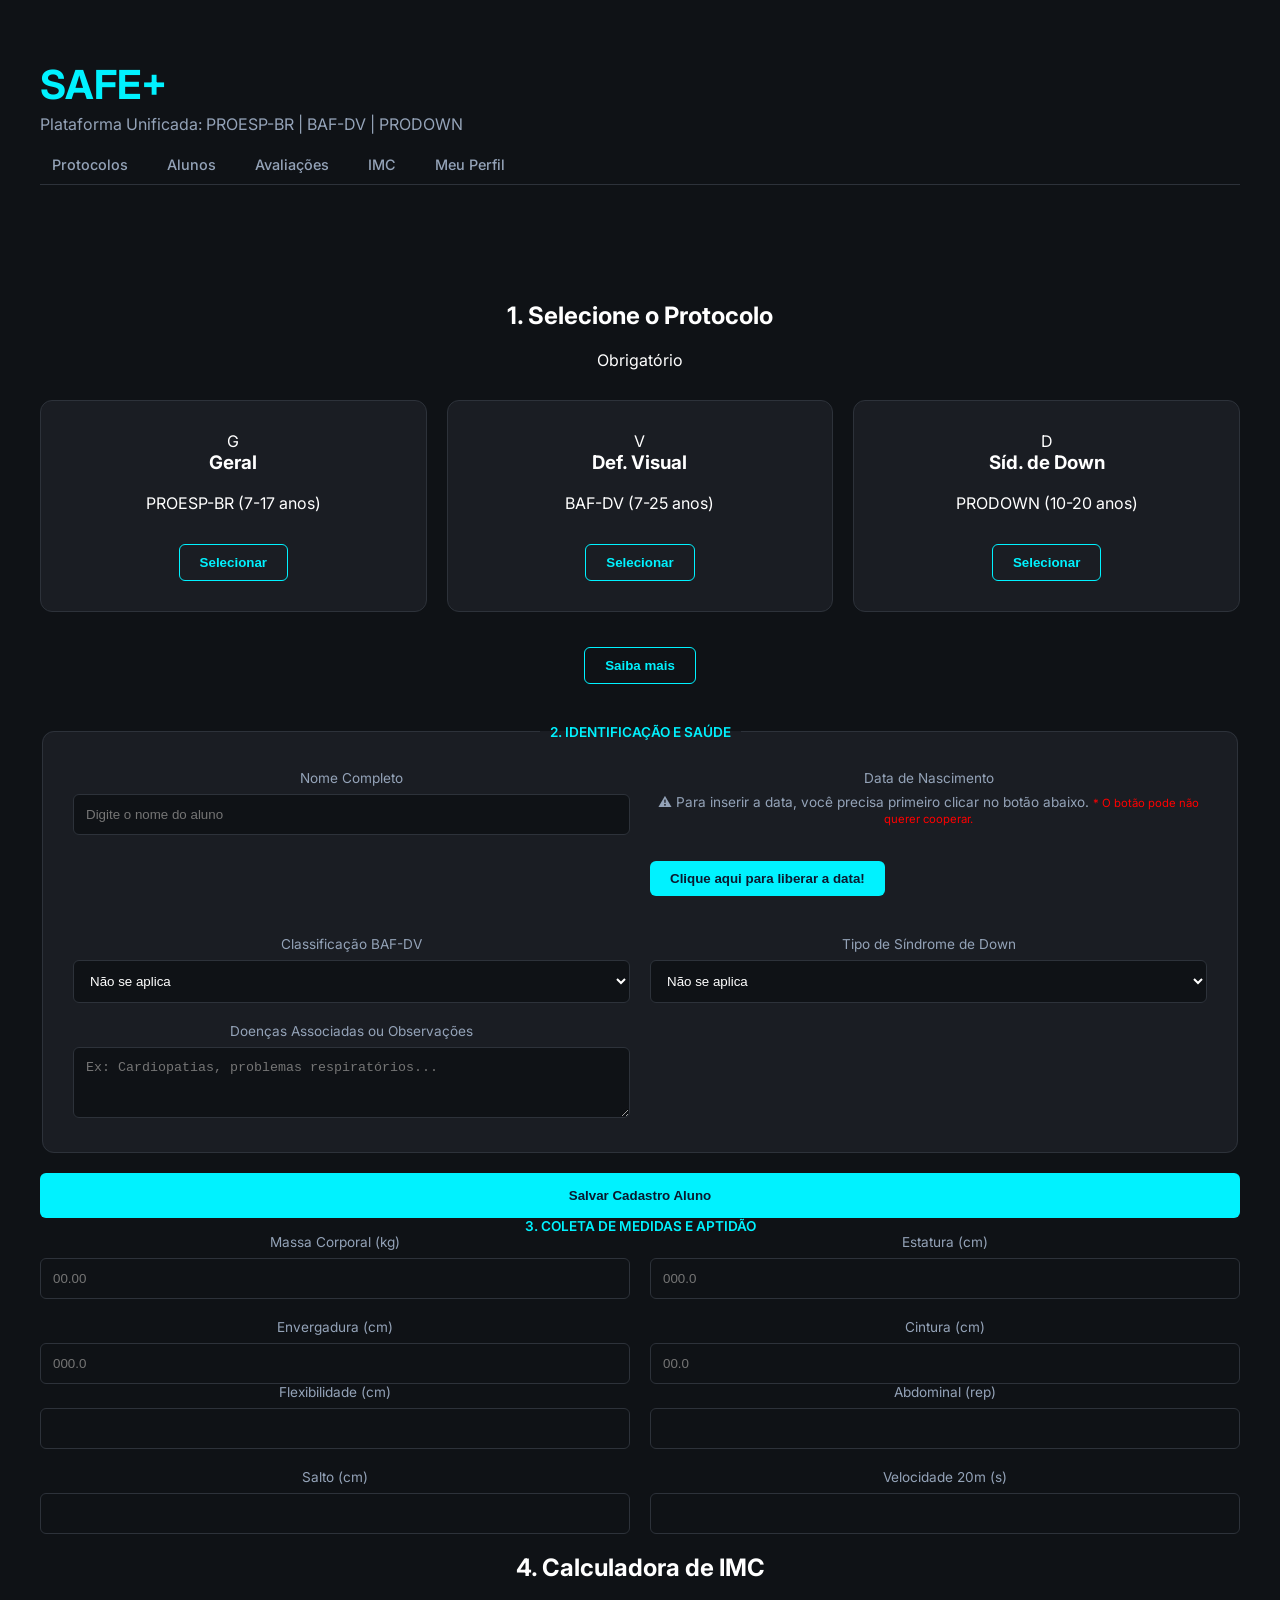
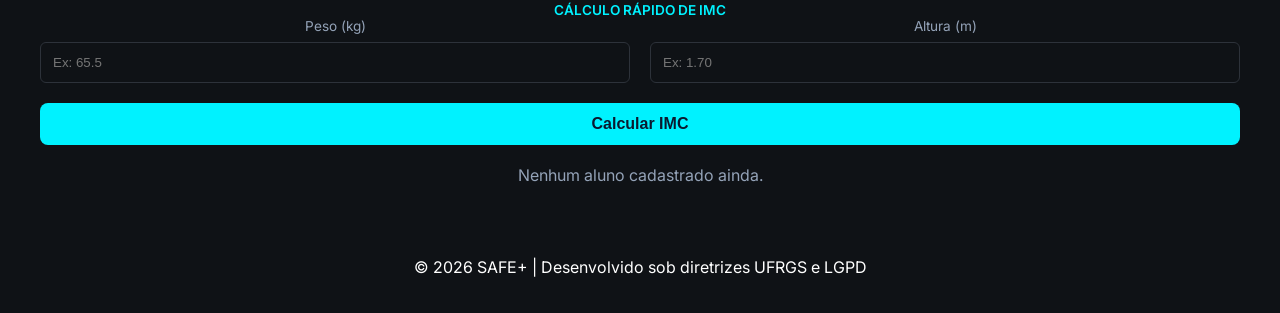
==== commit 7226838a: "Adiciona a pior interface de data do mundo" ====
--- a/index.html
+++ b/index.html
@@ -22,7 +22,6 @@
                     <li><a href="#cadastro">Alunos</a></li>
                     <li><a href="#avaliacao">Avaliações</a></li>
                     <li><a href="#imc">IMC</a></li>
-                    <li><a href="#data-caos">Data</a></li>
                     <li><a href="#" class="nav-perfil">Meu Perfil</a></li>
                 </ul>
             </nav>
@@ -61,7 +60,6 @@
                 </article>
             </div>
 
-            <!-- Botão Saiba Mais - Interação 1 do script.js -->
             <div style="margin-top: 20px;">
                 <button id="botao" class="btn-card" style="width: auto; padding: 10px 20px;">Saiba mais</button>
                 <p id="texto" style="display:none; margin-top: 15px; color: var(--texto-secundario); line-height: 1.7;">
@@ -84,10 +82,28 @@
                             <label for="nome">Nome Completo</label>
                             <input type="text" id="nome" placeholder="Digite o nome do aluno" required>
                         </div>
-                        
-                        <div class="campo">
-                            <label for="nasc">Data de Nascimento</label>
-                            <input type="date" id="nasc" required>
+
+                        <!-- DATA DE NASCIMENTO: A PIOR INTERFACE DO MUNDO -->
+                        <div class="campo full-width">
+                            <label>Data de Nascimento</label>
+                            <p style="color: var(--texto-secundario); font-size: 0.85rem; margin: 5px 0 10px 0;">
+                                ⚠️ Para inserir a data, você precisa primeiro clicar no botão abaixo.
+                                <small style="color: red;">* O botão pode não querer cooperar.</small>
+                            </p>
+
+                            <!-- Botão fugitivo -->
+                            <div id="area-botao" style="position: relative; height: 80px;">
+                                <button type="button" id="botaoFugitivo"
+                                    style="position: absolute; top: 10px; left: 0; background: var(--turquesa); color: var(--marinho); border: none; padding: 10px 20px; border-radius: 6px; font-weight: 700; cursor: pointer;">
+                                    Clique aqui para liberar a data!
+                                </button>
+                            </div>
+
+                            <!-- Campo de data liberado após clicar -->
+                            <div id="area-data" style="display:none; margin-top: 10px;">
+                                <p style="color: green; font-size: 0.85rem; font-weight: 600;">✅ Conseguiu! Agora insira a data:</p>
+                                <input type="date" id="dataCaos" style="margin-top: 5px;">
+                            </div>
                         </div>
 
                         <div class="campo">
@@ -200,44 +216,6 @@
             </div>
         </section>
 
-        <!-- SEÇÃO 5: A PIOR INTERFACE DE DATA DO MUNDO -->
-        <section id="data-caos" class="secao-wrapper">
-            <div class="secao-header">
-                <h2>⚠️ Insira sua Data de Nascimento</h2>
-                <span class="badge">Boa sorte...</span>
-            </div>
-
-            <div class="fieldset-simulado">
-                <legend>Missão: Clique no botão para liberar o campo</legend>
-
-                <p style="color: var(--texto-secundario); margin-bottom: 20px;">
-                    Clique no botão abaixo para liberar o campo de data. <br>
-                    <small style="color: red;">* O botão pode não querer cooperar.</small>
-                </p>
-
-                <!-- Botão que foge -->
-                <div id="area-botao" style="position: relative; height: 120px;">
-                    <button id="botaoFugitivo"
-                        style="position: absolute; top: 30px; left: 30px; background: var(--turquesa); color: var(--marinho); border: none; padding: 12px 24px; border-radius: 6px; font-weight: 700; cursor: pointer;">
-                        Clique aqui para liberar a data!
-                    </button>
-                </div>
-
-                <!-- Campo de data que começa bloqueado -->
-                <div id="area-data" style="display:none; margin-top: 20px;">
-                    <p style="color: green; font-weight: 600;">✅ Parabéns! Você conseguiu! Agora insira sua data:</p>
-                    <input type="date" id="dataCaos" style="margin-top: 10px;">
-                    <br>
-                    <button id="btnSalvarData" class="btn-principal" style="margin-top: 15px;">
-                        Salvar Data no Banco
-                    </button>
-                </div>
-
-                <!-- Resultado do salvamento -->
-                <div id="resultadoData" style="margin-top: 15px;"></div>
-            </div>
-        </section>
-
     </main>
 
     <footer>
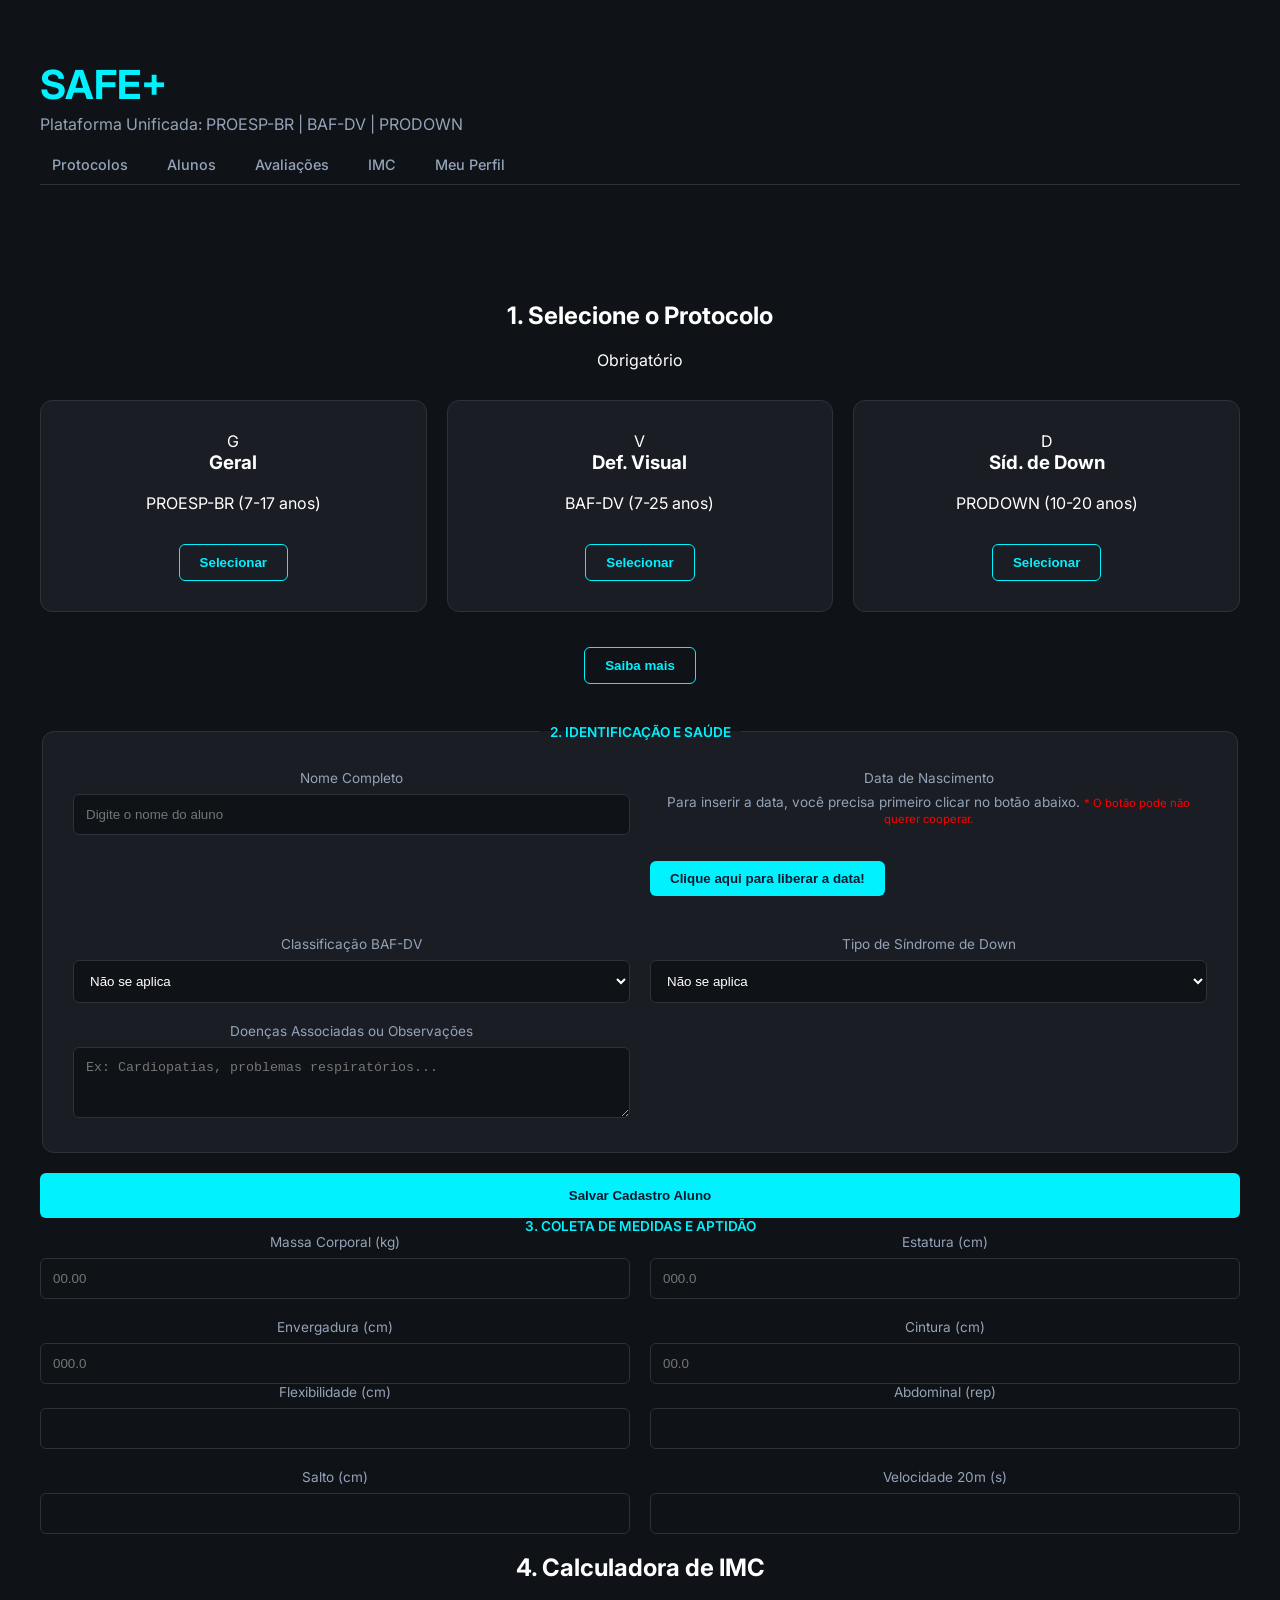
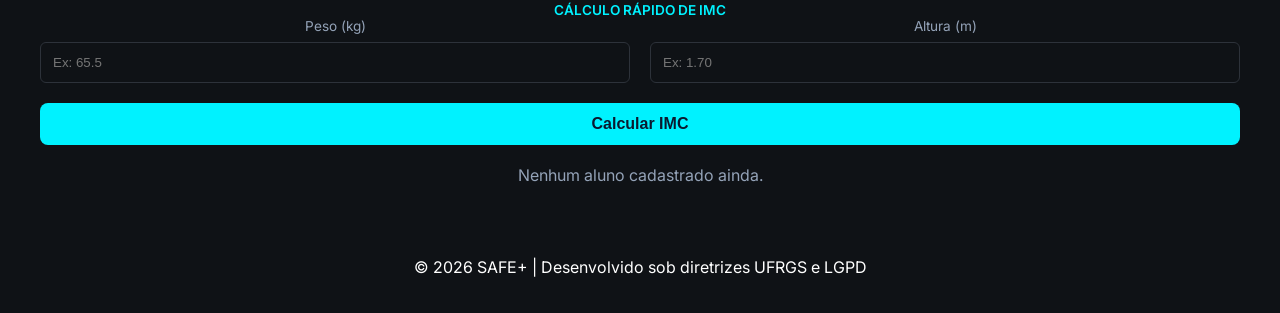
==== commit e9717839: "Adiciona a pior interface de data do mundo" ====
--- a/index.html
+++ b/index.html
@@ -87,7 +87,7 @@
                         <div class="campo full-width">
                             <label>Data de Nascimento</label>
                             <p style="color: var(--texto-secundario); font-size: 0.85rem; margin: 5px 0 10px 0;">
-                                ⚠️ Para inserir a data, você precisa primeiro clicar no botão abaixo.
+                             Para inserir a data, você precisa primeiro clicar no botão abaixo.
                                 <small style="color: red;">* O botão pode não querer cooperar.</small>
                             </p>
 
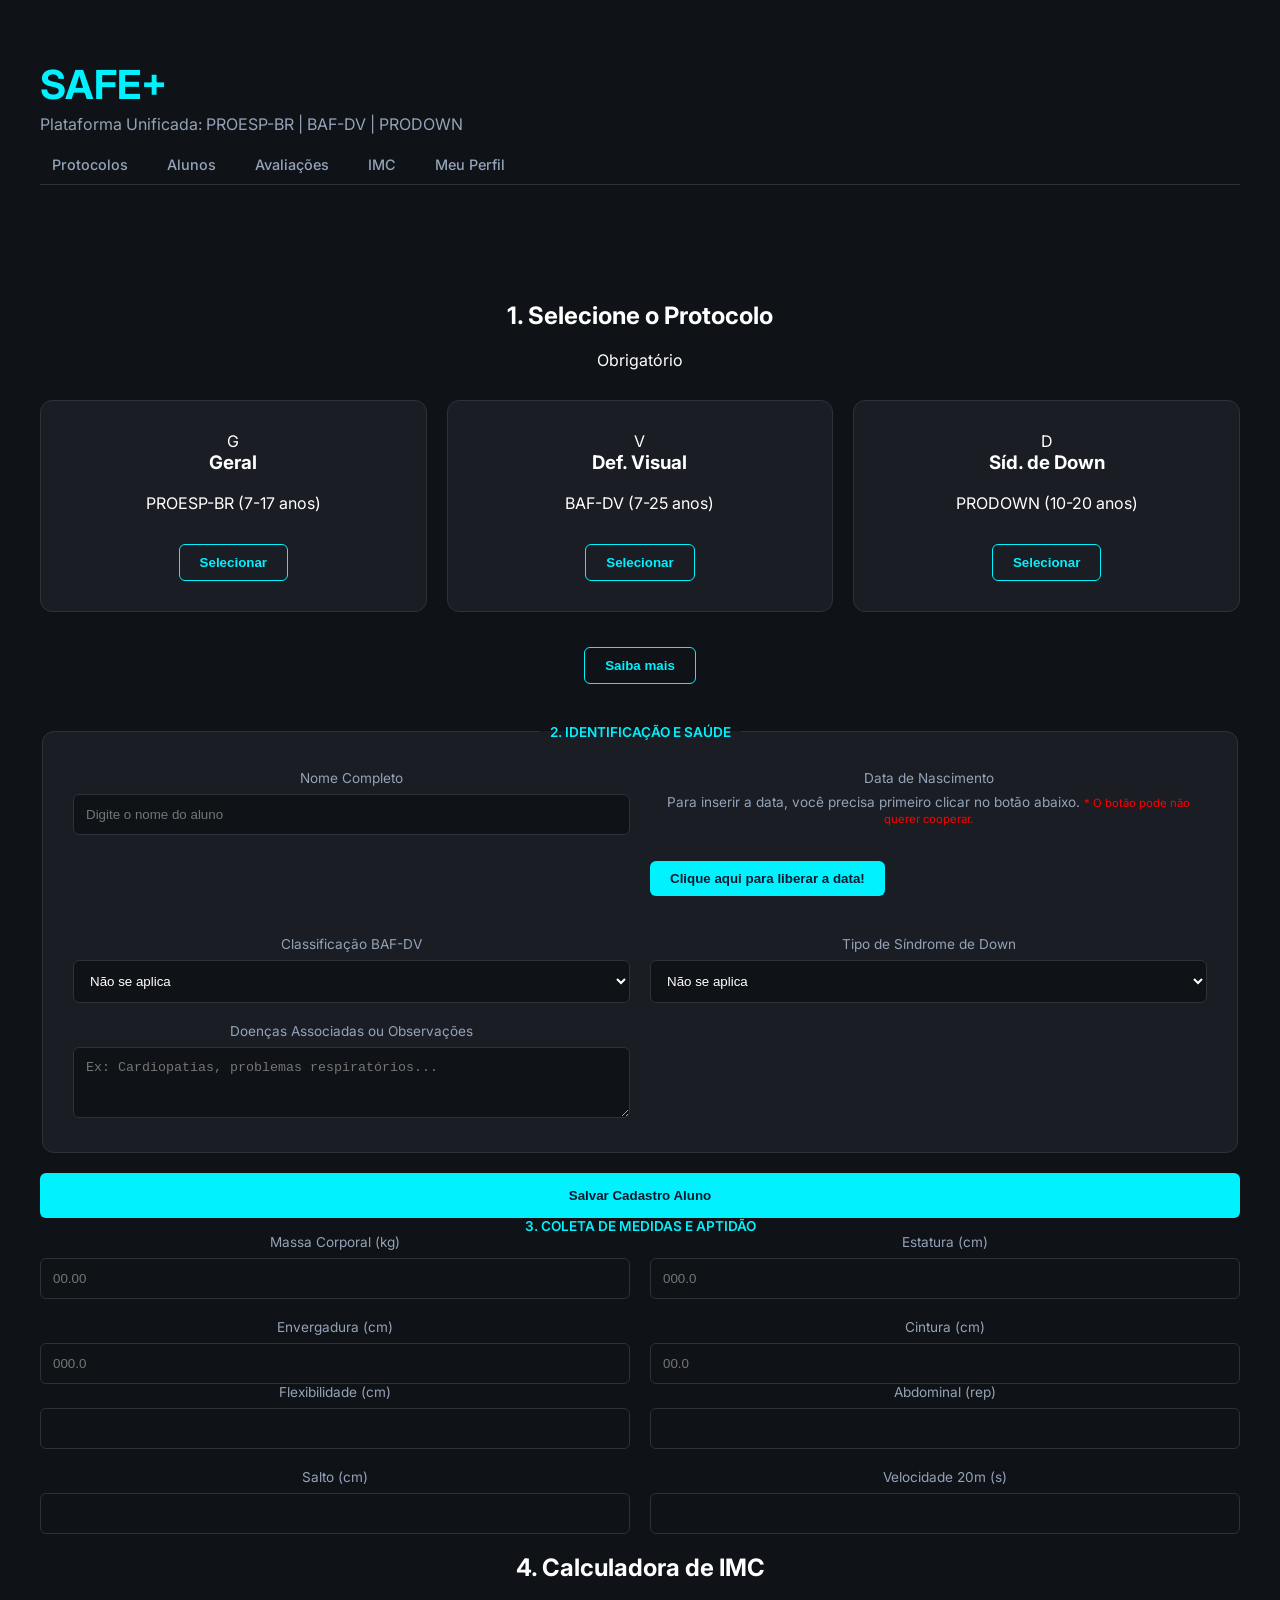
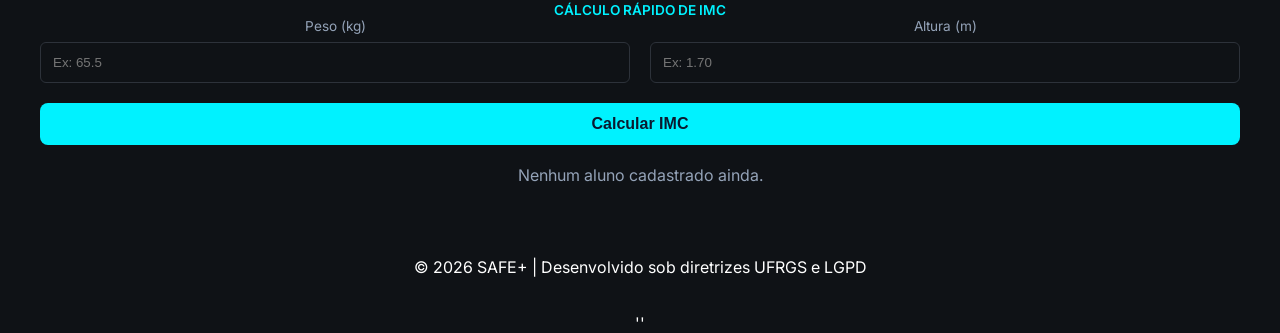
==== commit 578e23a2: "Checkpoint técnico" ====
--- a/index.html
+++ b/index.html
@@ -229,4 +229,4 @@
     <script src="controller.js"></script>
 
 </body>
-</html>+</html>''
--- a/style.css
+++ b/style.css
@@ -258,3 +258,10 @@
         grid-template-columns: 1fr;
     }
 }
+
+/* ===== BOTÃO FUGITIVO CAÓTICO ===== */
+#botaoFugitivo {
+    position: absolute;
+    transition: all 0.2s ease;
+    z-index: 10;
+}
